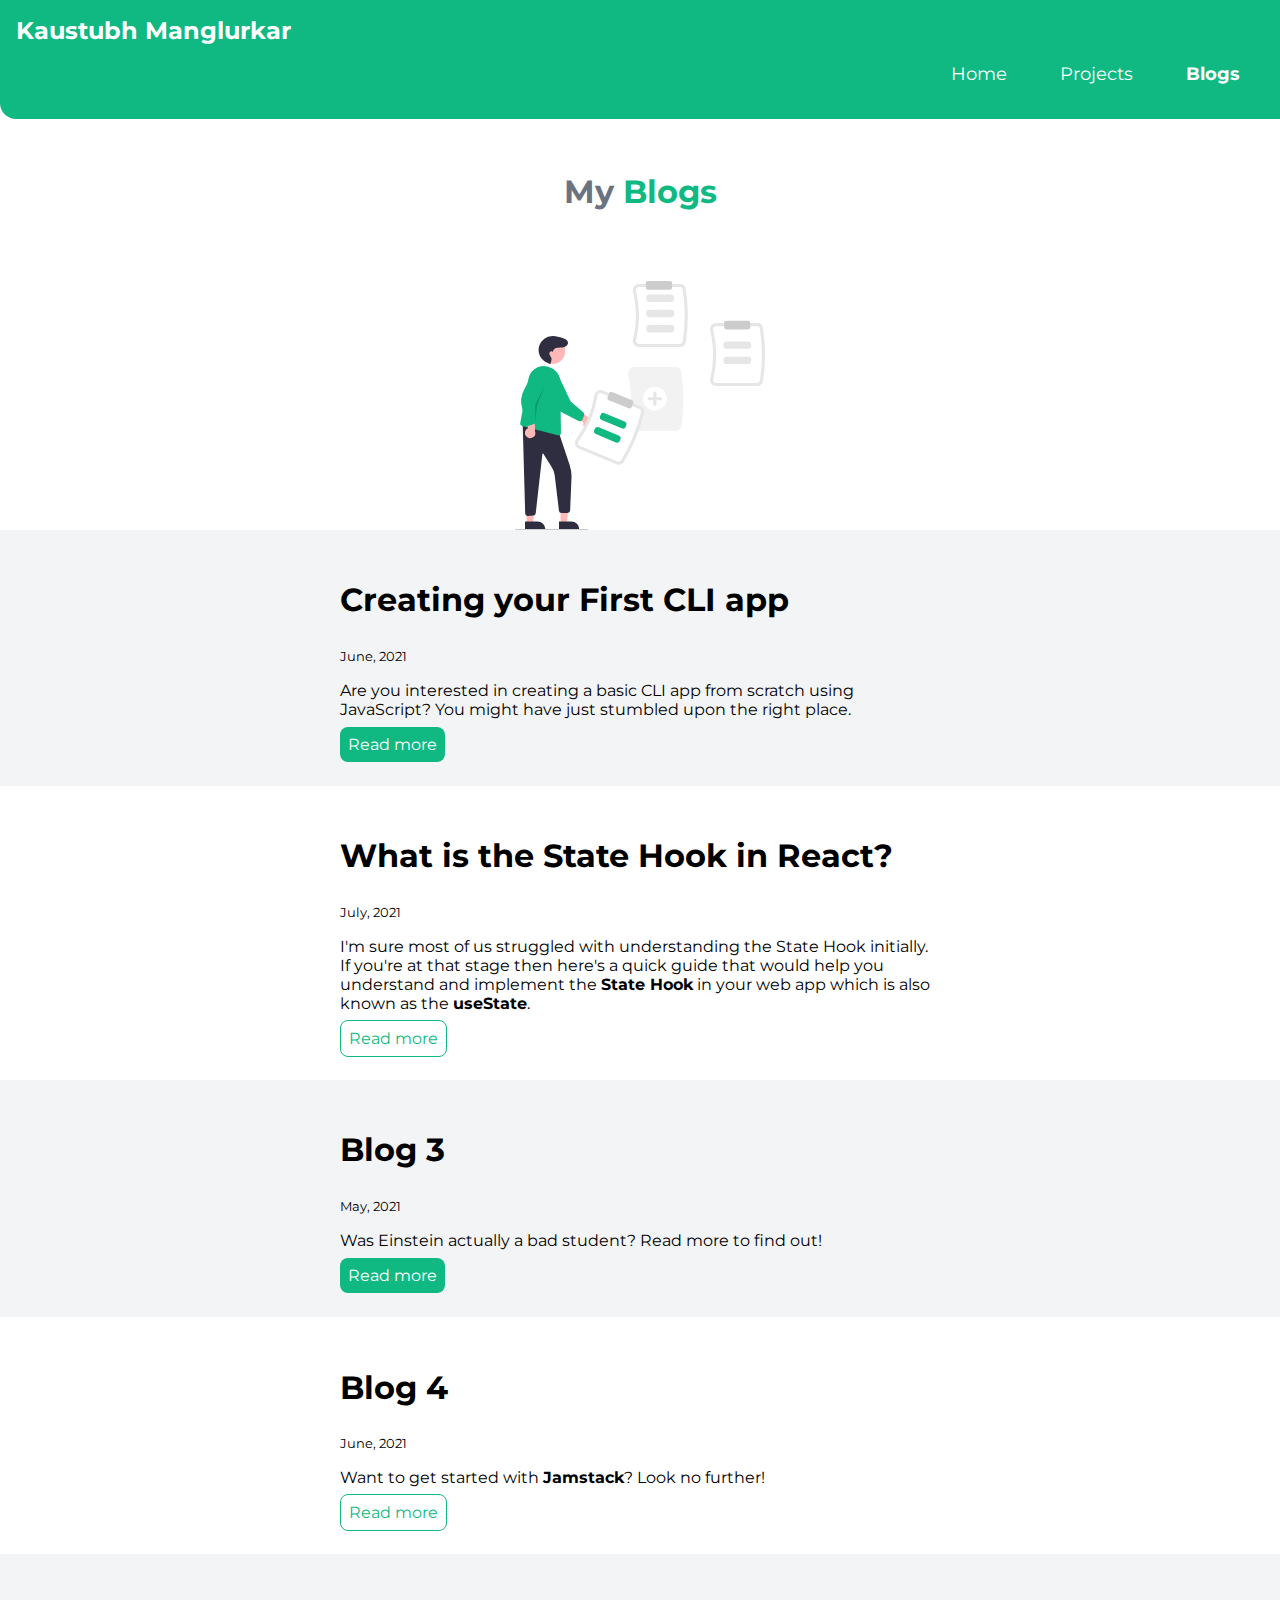
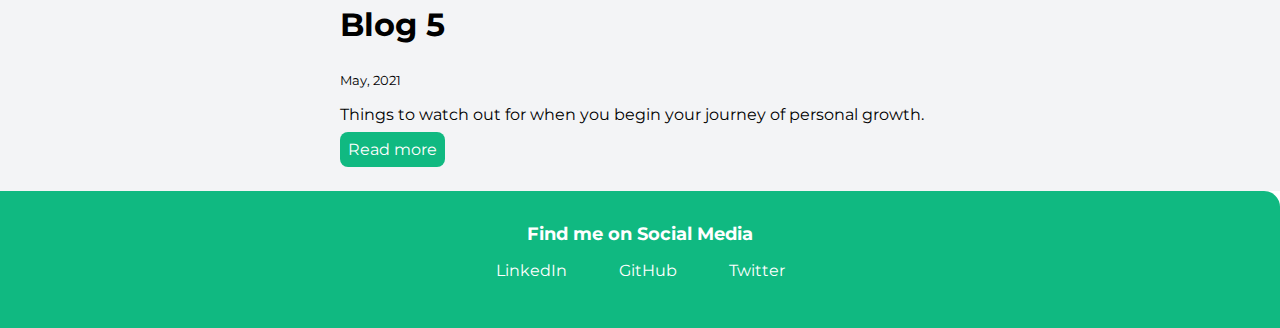
==== blogs.html @ c02d4372 "added blog description" ====
<!DOCTYPE html>
<html lang="en">

<head>
    <meta charset="UTF-8">
    <meta http-equiv="X-UA-Compatible" content="IE=edge">
    <meta name="viewport" content="width=device-width, initial-scale=1.0">
    <title>Blogs</title>
    <link rel="stylesheet" href="styles.css">
</head>

<body>

    <nav class="navigation container">

        <div class="nav-brand">Kaustubh Manglurkar</div>

        <ul class="list-non-bullet nav-pills">

            <li class="list-item-inline"><a class="link" href="/">Home</a></li>
            <li class="list-item-inline"><a class="link" href="projects.html">Projects</a></li>
            <li class="list-item-inline"><a class="link link-active" href="blogs.html">Blogs</a></li>


        </ul>
    </nav>

    <header class="hero">
        <h1 class="blogs-heading"> My <span class="heading-inverted">Blogs</span> </h1>
        <img class="blogs-img" src="images/blogs.svg" alt="">


    </header>

    <section class="section ow">


        <div class="container container-center">

            <h2>Creating your First CLI app</h2>

            <small>June, 2021</small>


            <p>Are you interested in creating a basic CLI app from scratch using JavaScript? You might have just stumbled upon the right place.
            </p>
            <a class="link link-primary"
                href="https://dev.to/kaustubhmanglu1/create-your-first-cli-app-4c1p">Read more</a>
        </div>


    </section>


    <section class="section">


        <div class="container container-center">

            <h2>What is the State Hook in React?</h2>

            <small>July, 2021</small>


            <p>I'm sure most of us struggled with understanding the State Hook initially. If you're at that stage then here's a quick guide that would help you understand and implement the <strong>State Hook</strong> in your web app which is also known as the <strong>useState</strong>.
            </p>
            <a class="link link-secondary"
                href="https://usestate-blog.netlify.app/">Read more</a>
        </div>


    </section>

    <section class="section ow">


        <div class="container container-center">

            <h2>Blog 3</h2>

            <small>May, 2021</small>


            <p>Was Einstein actually a bad student? Read more to find out!
            </p>
            <a class="link link-primary"
                href="https://seanjkernan.medium.com/was-einstein-actually-a-bad-student-4d31a62b270b">Read more</a>
        </div>


    </section>

    <section class="section">


        <div class="container container-center">

            <h2>Blog 4</h2>

            <small>June, 2021</small>


            <p>Want to get started with <strong>Jamstack</strong>? Look no further!
            </p>
            <a class="link link-secondary" href="https://snipcart.com/blog/jamstack">Read more</a>
        </div>


    </section>

    <section class="section ow">


        <div class="container container-center">

            <h2>Blog 5</h2>

            <small>May, 2021</small>


            <p>Things to watch out for when you begin your journey of personal growth.
            </p>
            <a class="link link-primary"
                href="https://medium.com/mind-cafe/the-three-dark-sides-of-self-improvement-edead4ccb8c1">Read more</a>
        </div>


    </section>

    <footer class="footer">

        <div class="footer-header">Find me on Social Media</div>

        <ul class="social-links list-non-bullet">

            <li class="list-item-inline"> <a class="link"
                    href="https://www.linkedin.com/in/kaustubh-manglurkar-871ba0167/">LinkedIn</a></li>
            <li class="list-item-inline"> <a class="link"
                    href="https://github.com/KaustubhM1997?tab=repositories">GitHub</a></li>
            <li class="list-item-inline"> <a class="link" href="https://twitter.com/KaustubhManglu1">Twitter</a></li>
        </ul>
    </footer>


</body>

</html>
---- styles.css ----
@import url('https://fonts.googleapis.com/css2?family=Montserrat:wght@400;600&display=swap');

:root {

    --primary-color: #10B981;
    --dark-gray: #6B7280;
    --off-white: #F3F4F6;
}


body {

    font-family: 'Montserrat', sans-serif;
    margin: 0px;
}

.container {

    padding: 0rem 1rem;
}

.container-center {

    max-width: 600px;
    margin: auto;
    padding-top: 0.5rem;
    padding-bottom: 1rem;
}

.link {

    text-decoration: none;
    padding: 0rem 1rem;
    color: white;
}

.link-primary {

    background-color: var(--primary-color);
    padding: 0.5rem;
    border-radius: 0.5rem;
    color: white;
}

.link-secondary {

    color: var(--primary-color);
    border: 1px solid;
    padding: 0.5rem;
    border-radius: 0.5rem;

}

.link-active {

    font-weight: bold;

}


hr {

    margin: 2rem 0rem;
}

.list-non-bullet {

    list-style: none;
}

.list-item-inline {

    display: inline;
    padding: 0rem 0.5rem;
}

.navigation {

    background-color: var(--primary-color);
    border-bottom-left-radius: 1rem;
    padding: 1rem;
    color: white;
}

.nav-brand {

    font-size: 1.2rem;
    font-weight: bold;
    font-size: x-large;
}

.nav-pills {

    text-align: right;
    font-size: large;
}



/* .hero {

    padding: 2rem;
    text-align: center;

} */

.header-img {

    max-width: 350px;
    margin: auto;
    display: block;
    padding-top: 3rem;

}

.hero-heading {

    text-align: center;
    color: var(--dark-gray);

}

.heading-inverted {

    color: var(--primary-color);
}

section {

    padding: 1rem;
}

section h1 {

    text-align: center;
}

section h2 {

    font-size: 2rem;
}

.ow {

    background-color: var(--off-white);
}

.footer {

    background-color: var(--primary-color);
    border-top-right-radius: 1rem;
    padding: 2rem 1rem;
    text-align: center;
    color: white;
}

.footer ul {

    padding-inline-start: 0px;
}

.footer-header {

    font-size: large;
    font-weight: bold;

}

.projects-img {

    max-width: 300px;
    margin: auto;
    display: block;
    padding-top: 3rem;
    text-align: center;

}

.projects-heading {

    text-align: center;
    color: var(--dark-gray);
    padding-top: 2rem;

}

.blogs-img {

    max-width: 250px;
    margin: auto;
    display: block;
    padding-top: 3rem;
    text-align: center;

}

.blogs-heading {

    text-align: center;
    color: var(--dark-gray);
    padding-top: 2rem;

}
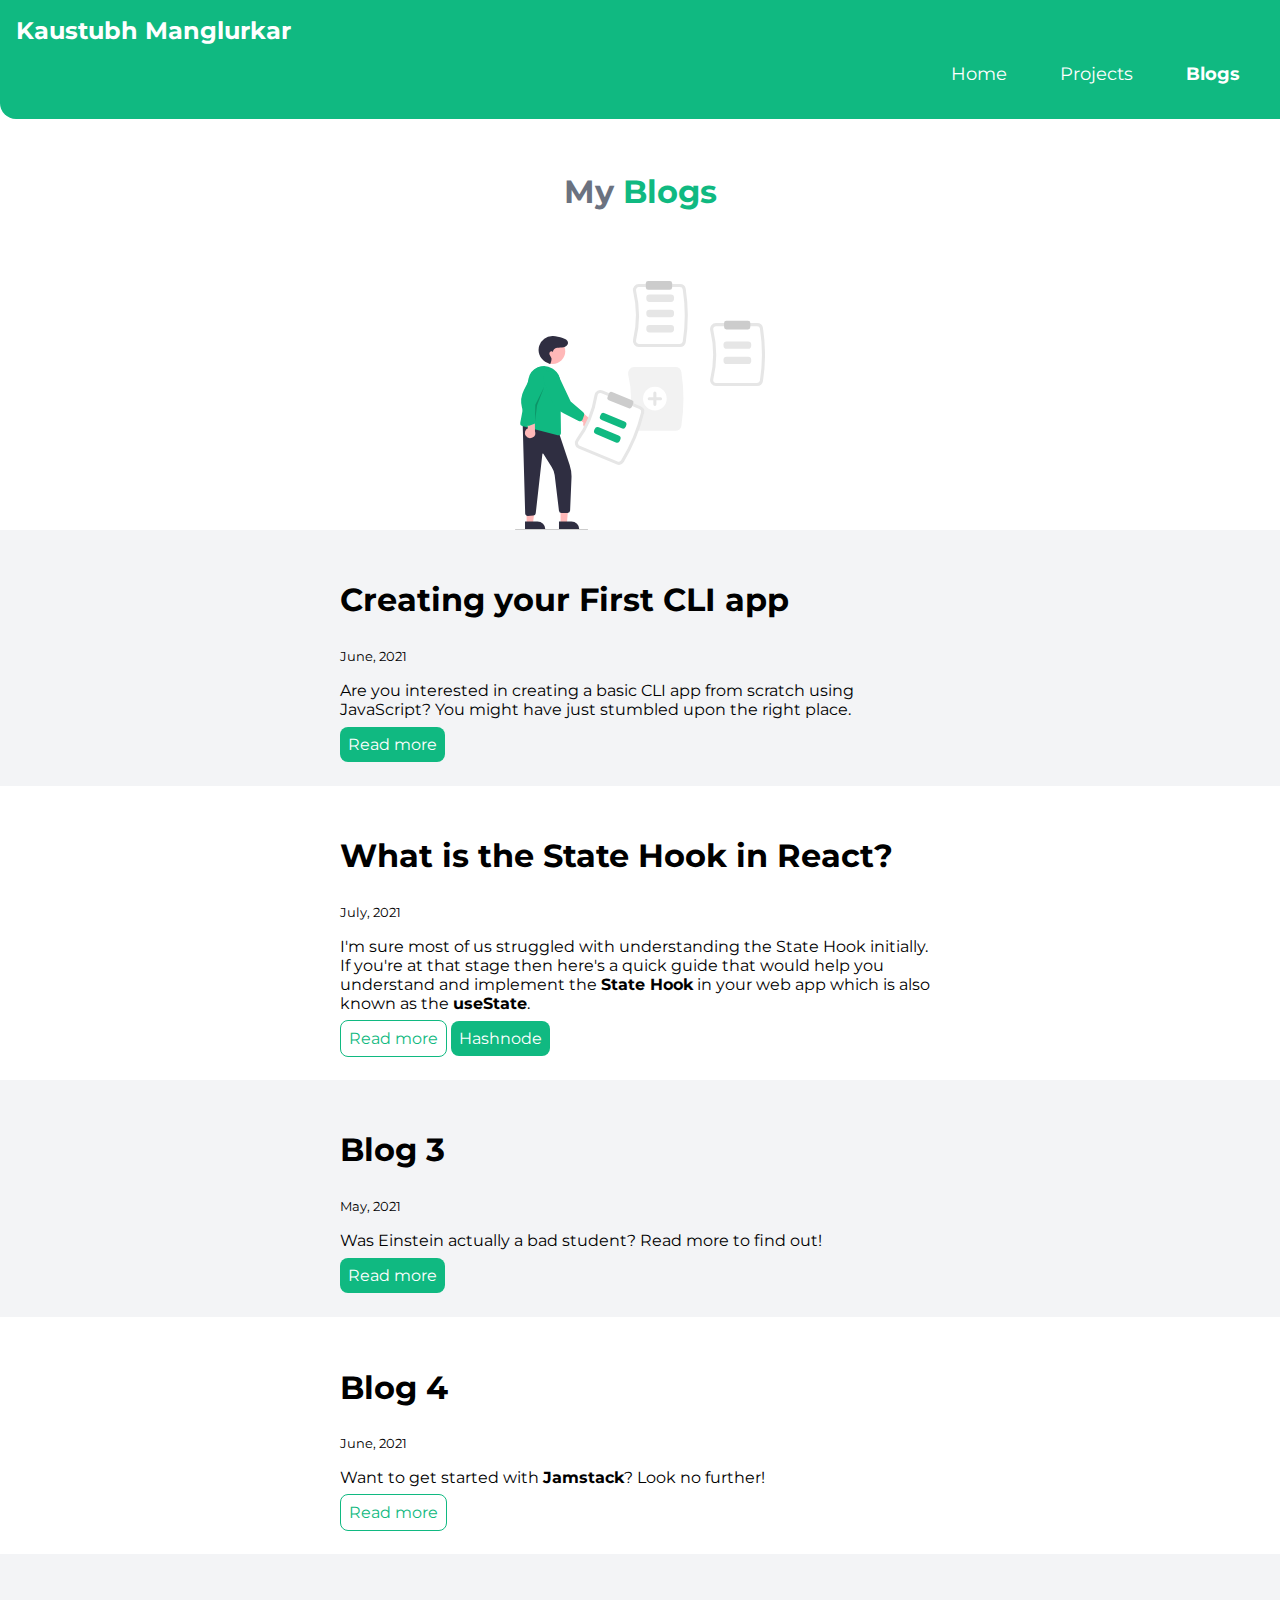
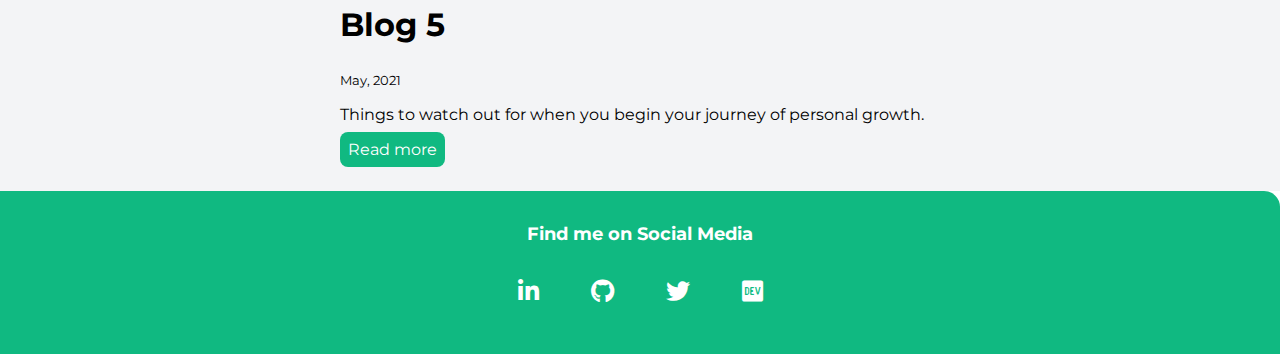
==== commit 54630fdb: "added footer icons" ====
--- a/blogs.html
+++ b/blogs.html
@@ -7,6 +7,7 @@
     <meta name="viewport" content="width=device-width, initial-scale=1.0">
     <title>Blogs</title>
     <link rel="stylesheet" href="styles.css">
+    <link rel="stylesheet" href="https://cdnjs.cloudflare.com/ajax/libs/font-awesome/5.15.3/css/all.min.css">
 </head>
 
 <body>
@@ -44,7 +45,7 @@
 
             <p>Are you interested in creating a basic CLI app from scratch using JavaScript? You might have just stumbled upon the right place.
             </p>
-            <a class="link link-primary"
+            <a target="_blank" class="link link-primary"
                 href="https://dev.to/kaustubhmanglu1/create-your-first-cli-app-4c1p">Read more</a>
         </div>
 
@@ -64,8 +65,9 @@
 
             <p>I'm sure most of us struggled with understanding the State Hook initially. If you're at that stage then here's a quick guide that would help you understand and implement the <strong>State Hook</strong> in your web app which is also known as the <strong>useState</strong>.
             </p>
-            <a class="link link-secondary"
+            <a target="_blank" class="link link-secondary"
                 href="https://usestate-blog.netlify.app/">Read more</a>
+                <a target="_blank" class="link link-primary" href="https://hashnode.com/post/state-hook-react-ckr9296270dj8z6s12z7t7mwm">Hashnode</a>
         </div>
 
 
@@ -83,7 +85,7 @@
 
             <p>Was Einstein actually a bad student? Read more to find out!
             </p>
-            <a class="link link-primary"
+            <a target="_blank" class="link link-primary"
                 href="https://seanjkernan.medium.com/was-einstein-actually-a-bad-student-4d31a62b270b">Read more</a>
         </div>
 
@@ -102,7 +104,7 @@
 
             <p>Want to get started with <strong>Jamstack</strong>? Look no further!
             </p>
-            <a class="link link-secondary" href="https://snipcart.com/blog/jamstack">Read more</a>
+            <a target="_blank" class="link link-secondary" href="https://snipcart.com/blog/jamstack">Read more</a>
         </div>
 
 
@@ -120,7 +122,7 @@
 
             <p>Things to watch out for when you begin your journey of personal growth.
             </p>
-            <a class="link link-primary"
+            <a target="_blank" class="link link-primary"
                 href="https://medium.com/mind-cafe/the-three-dark-sides-of-self-improvement-edead4ccb8c1">Read more</a>
         </div>
 
@@ -133,11 +135,13 @@
 
         <ul class="social-links list-non-bullet">
 
-            <li class="list-item-inline"> <a class="link"
-                    href="https://www.linkedin.com/in/kaustubh-manglurkar-871ba0167/">LinkedIn</a></li>
-            <li class="list-item-inline"> <a class="link"
-                    href="https://github.com/KaustubhM1997?tab=repositories">GitHub</a></li>
-            <li class="list-item-inline"> <a class="link" href="https://twitter.com/KaustubhManglu1">Twitter</a></li>
+            <li class="list-item-inline"> <a target="_blank" class="link footer-symbol" 
+                    href="https://www.linkedin.com/in/kaustubh-manglurkar-871ba0167/"><i class="fab fa-linkedin-in"></i></a></li>
+            <li class="list-item-inline"> <a target="_blank" class="link footer-symbol"
+                    href="https://github.com/KaustubhM1997?tab=repositories"><i class="fab fa-github"></i></a></li>
+            <li class="list-item-inline"> <a target="_blank" class="link footer-symbol" href="https://twitter.com/KaustubhManglu1"><i class="fab fa-twitter"></i></a></li>
+            <li class="list-item-inline"> <a target="_blank" class="link footer-symbol" href="https://dev.to/kaustubhmanglu1/create-your-first-cli-app-4c1p"><i class="fab fa-dev"></i></a></li>
+            
         </ul>
     </footer>
 
--- a/styles.css
+++ b/styles.css
@@ -163,8 +163,15 @@
 
     font-size: large;
     font-weight: bold;
-
-}
+    padding-bottom: 1rem;
+
+}
+
+.footer-symbol {
+
+    font-size: 1.5rem;
+}
+
 
 .projects-img {
 
@@ -174,6 +181,7 @@
     padding-top: 3rem;
     text-align: center;
 
+
 }
 
 .projects-heading {
@@ -200,4 +208,4 @@
     color: var(--dark-gray);
     padding-top: 2rem;
 
-}+}
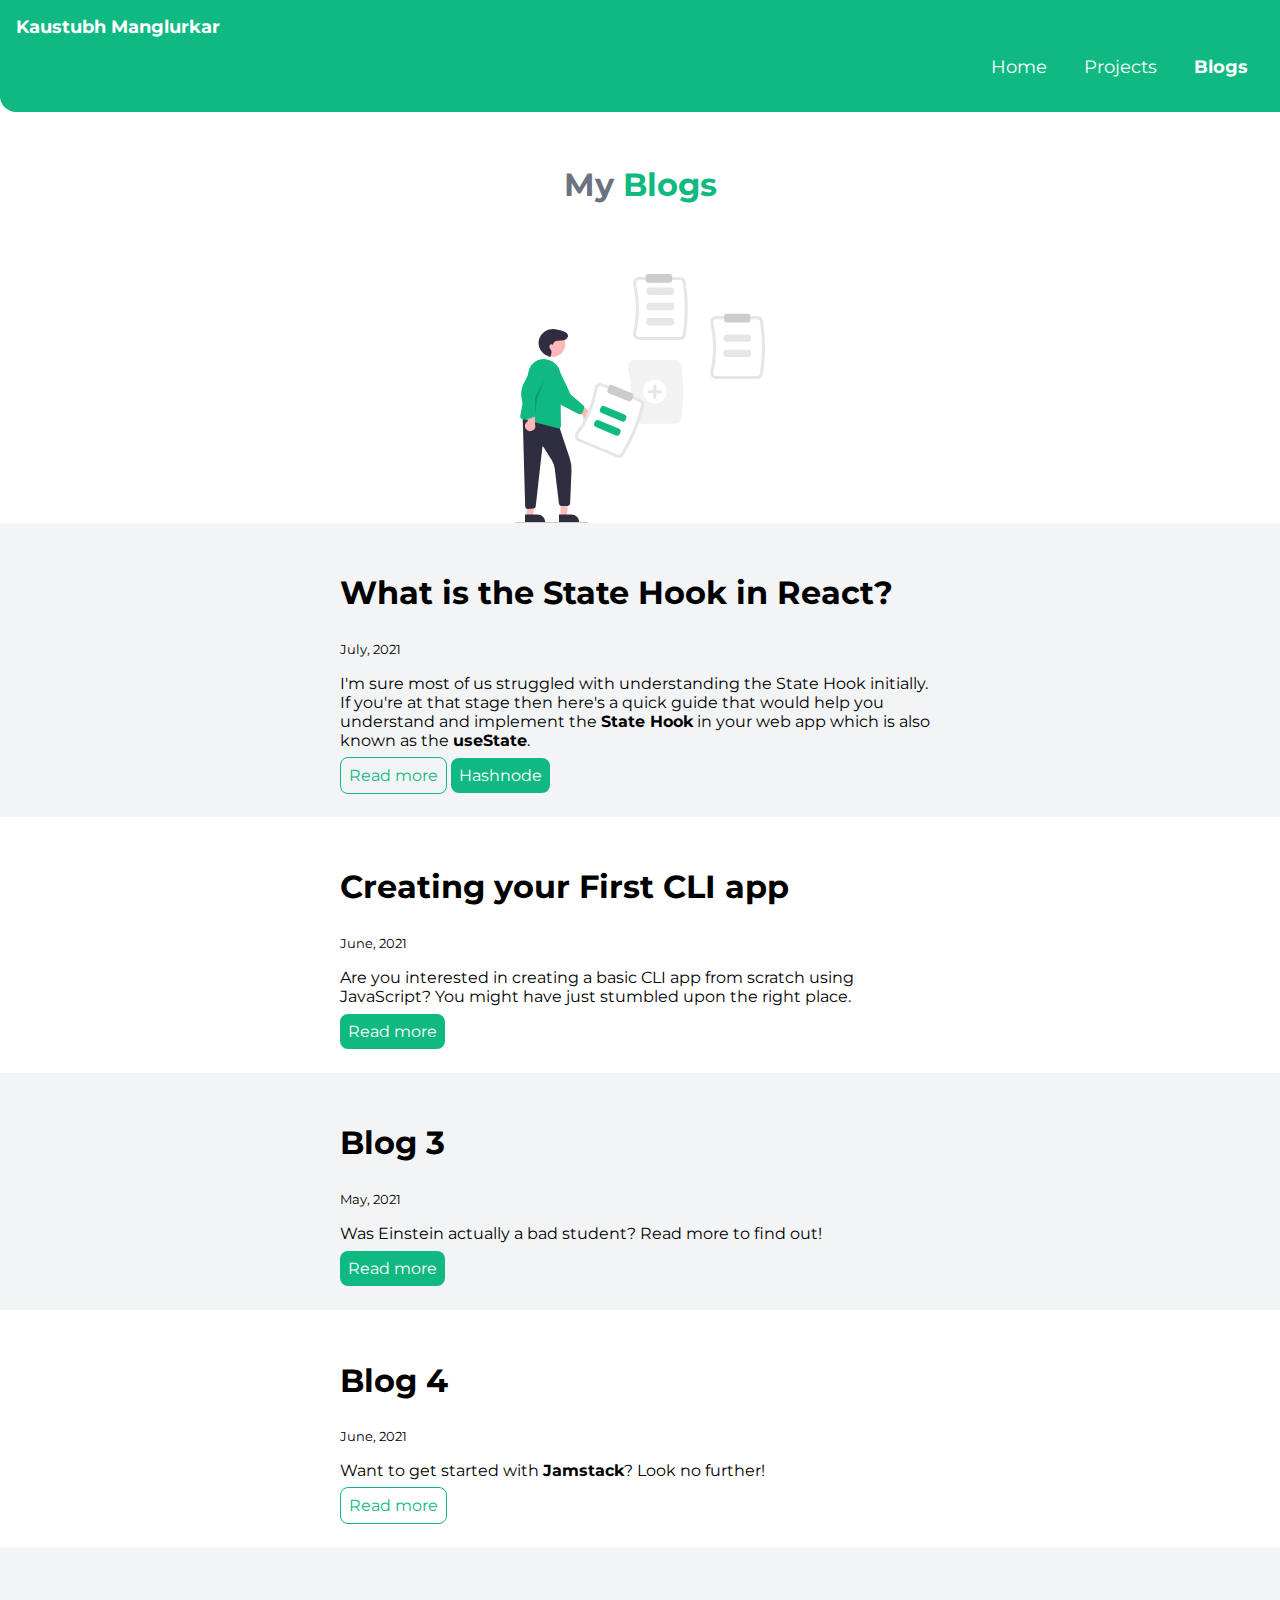
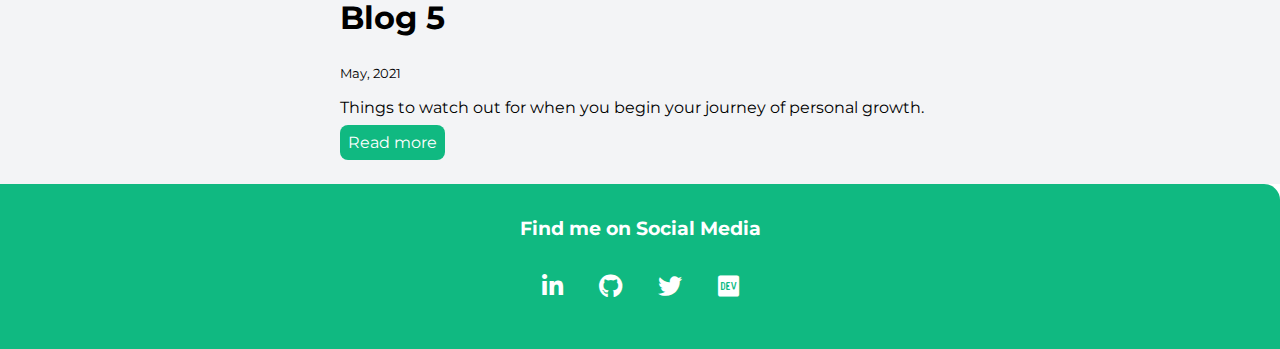
==== commit 6d2537c8: "refactor: changed blogs' order" ====
--- a/blogs.html
+++ b/blogs.html
@@ -5,7 +5,9 @@
     <meta charset="UTF-8">
     <meta http-equiv="X-UA-Compatible" content="IE=edge">
     <meta name="viewport" content="width=device-width, initial-scale=1.0">
-    <title>Blogs</title>
+    <title>Blogs | Kaustubh Manglurkar</title>
+
+    <link rel="shortcut icon" type="image/png"  href="images/favicon2.png">
     <link rel="stylesheet" href="styles.css">
     <link rel="stylesheet" href="https://cdnjs.cloudflare.com/ajax/libs/font-awesome/5.15.3/css/all.min.css">
 </head>
@@ -33,7 +35,29 @@
 
     </header>
 
+
+
     <section class="section ow">
+
+
+        <div class="container container-center">
+
+            <h2>What is the State Hook in React?</h2>
+
+            <small>July, 2021</small>
+
+
+            <p>I'm sure most of us struggled with understanding the State Hook initially. If you're at that stage then here's a quick guide that would help you understand and implement the <strong>State Hook</strong> in your web app which is also known as the <strong>useState</strong>.
+            </p>
+            <a target="_blank" class="link link-secondary"
+                href="https://usestate-blog.netlify.app/">Read more</a>
+                <a target="_blank" class="link link-primary" href="https://hashnode.com/post/state-hook-react-ckr9296270dj8z6s12z7t7mwm">Hashnode</a>
+        </div>
+
+
+    </section>
+
+    <section class="section">
 
 
         <div class="container container-center">
@@ -52,26 +76,6 @@
 
     </section>
 
-
-    <section class="section">
-
-
-        <div class="container container-center">
-
-            <h2>What is the State Hook in React?</h2>
-
-            <small>July, 2021</small>
-
-
-            <p>I'm sure most of us struggled with understanding the State Hook initially. If you're at that stage then here's a quick guide that would help you understand and implement the <strong>State Hook</strong> in your web app which is also known as the <strong>useState</strong>.
-            </p>
-            <a target="_blank" class="link link-secondary"
-                href="https://usestate-blog.netlify.app/">Read more</a>
-                <a target="_blank" class="link link-primary" href="https://hashnode.com/post/state-hook-react-ckr9296270dj8z6s12z7t7mwm">Hashnode</a>
-        </div>
-
-
-    </section>
 
     <section class="section ow">
 
@@ -138,7 +142,7 @@
             <li class="list-item-inline"> <a target="_blank" class="link footer-symbol" 
                     href="https://www.linkedin.com/in/kaustubh-manglurkar-871ba0167/"><i class="fab fa-linkedin-in"></i></a></li>
             <li class="list-item-inline"> <a target="_blank" class="link footer-symbol"
-                    href="https://github.com/KaustubhM1997?tab=repositories"><i class="fab fa-github"></i></a></li>
+                    href="https://github.com/KaustubhM1997"><i class="fab fa-github"></i></a></li>
             <li class="list-item-inline"> <a target="_blank" class="link footer-symbol" href="https://twitter.com/KaustubhManglu1"><i class="fab fa-twitter"></i></a></li>
             <li class="list-item-inline"> <a target="_blank" class="link footer-symbol" href="https://dev.to/kaustubhmanglu1/create-your-first-cli-app-4c1p"><i class="fab fa-dev"></i></a></li>
             
--- a/styles.css
+++ b/styles.css
@@ -5,6 +5,7 @@
     --primary-color: #10B981;
     --dark-gray: #6B7280;
     --off-white: #F3F4F6;
+    --background-color: #065F46;
 }
 
 
@@ -34,12 +35,22 @@
     color: white;
 }
 
+/* .link:hover{
+    font-weight: bold;
+} */
+
 .link-primary {
 
     background-color: var(--primary-color);
     padding: 0.5rem;
     border-radius: 0.5rem;
     color: white;
+
+}
+
+.link-primary:hover {
+
+    background-color: var(--background-color);
 }
 
 .link-secondary {
@@ -51,17 +62,28 @@
 
 }
 
-.link-active {
-
-    font-weight: bold;
-
-}
-
-
-hr {
+.link-secondary:hover {
+    background-color: var(--primary-color);
+    color: white;
+}
+
+.navigation .link-active {
+
+    font-weight: bold;
+
+}
+
+
+.second-app {
+
+    display: block;
+    margin-top: 2rem;
+}
+
+/* hr {
 
     margin: 2rem 0rem;
-}
+} */
 
 .list-non-bullet {
 
@@ -71,7 +93,7 @@
 .list-item-inline {
 
     display: inline;
-    padding: 0rem 0.5rem;
+    /* padding: 0rem 0.5rem; */
 }
 
 .navigation {
@@ -82,14 +104,14 @@
     color: white;
 }
 
-.nav-brand {
-
-    font-size: 1.2rem;
-    font-weight: bold;
-    font-size: x-large;
-}
-
-.nav-pills {
+.navigation .nav-brand {
+
+    /* font-size: 1rem; */
+    font-weight: bold;
+    font-size: large;
+}
+
+.navigation .nav-pills {
 
     text-align: right;
     font-size: large;
@@ -161,7 +183,7 @@
 
 .footer-header {
 
-    font-size: large;
+    font-size: 1.2rem;
     font-weight: bold;
     padding-bottom: 1rem;
 
@@ -208,4 +230,4 @@
     color: var(--dark-gray);
     padding-top: 2rem;
 
-}
+}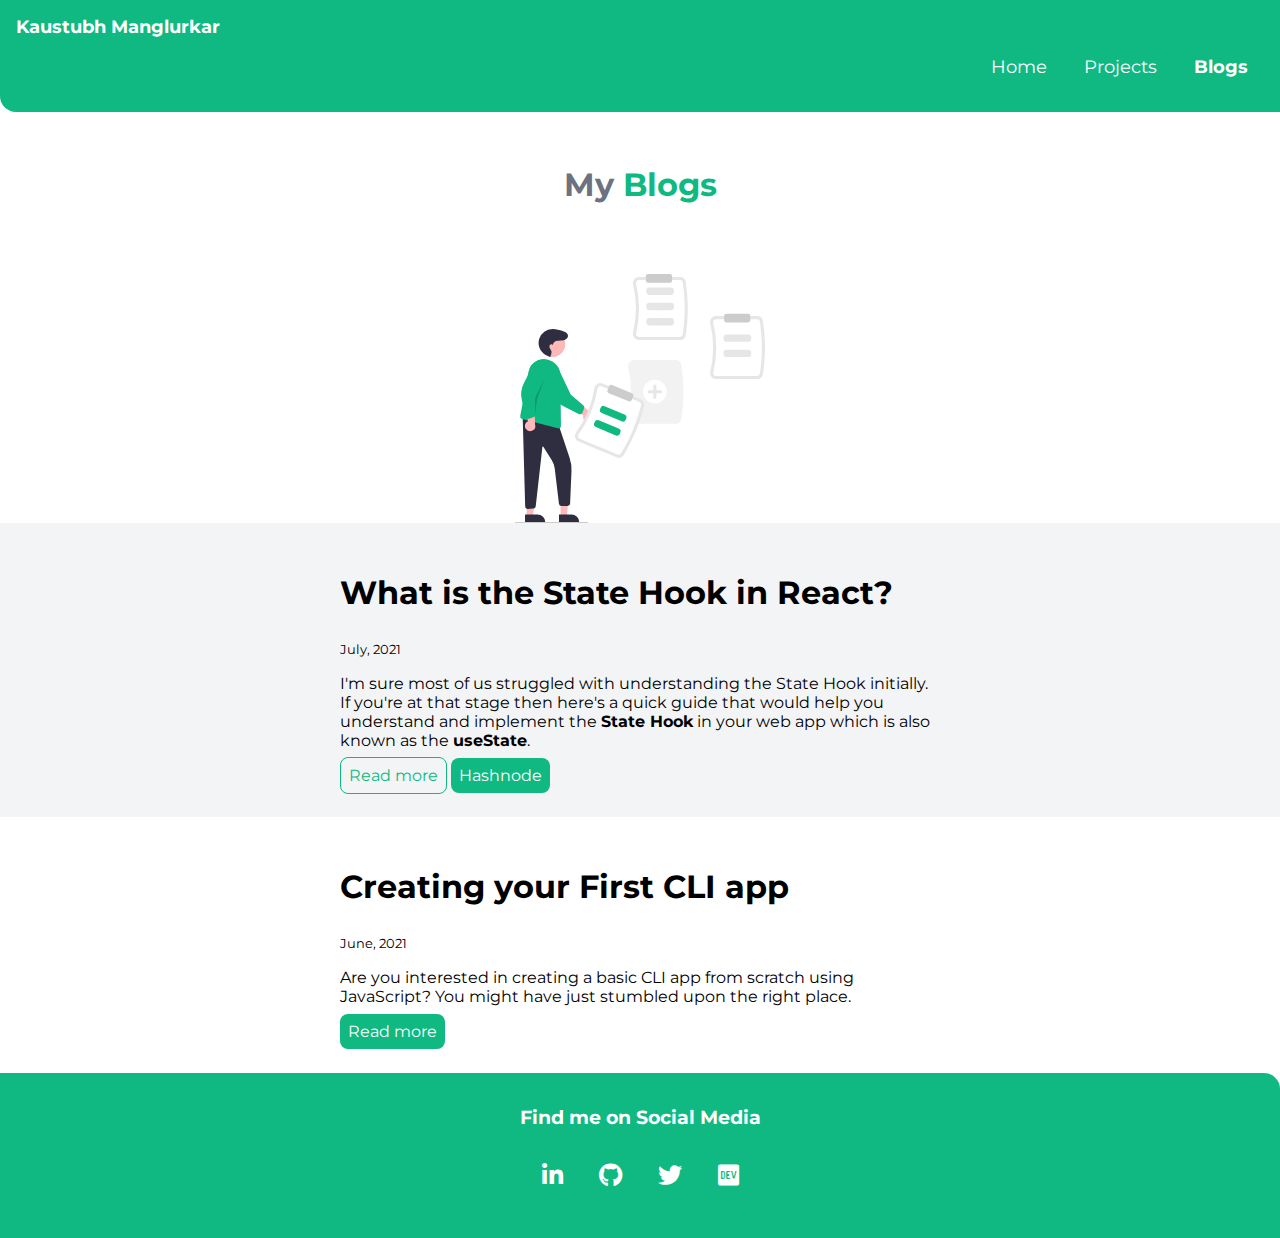
==== commit c7cb8203: "refactor: removed dummy blogs" ====
--- a/blogs.html
+++ b/blogs.html
@@ -77,7 +77,7 @@
     </section>
 
 
-    <section class="section ow">
+    <!-- <section class="section ow">
 
 
         <div class="container container-center">
@@ -131,7 +131,7 @@
         </div>
 
 
-    </section>
+    </section> -->
 
     <footer class="footer">
 
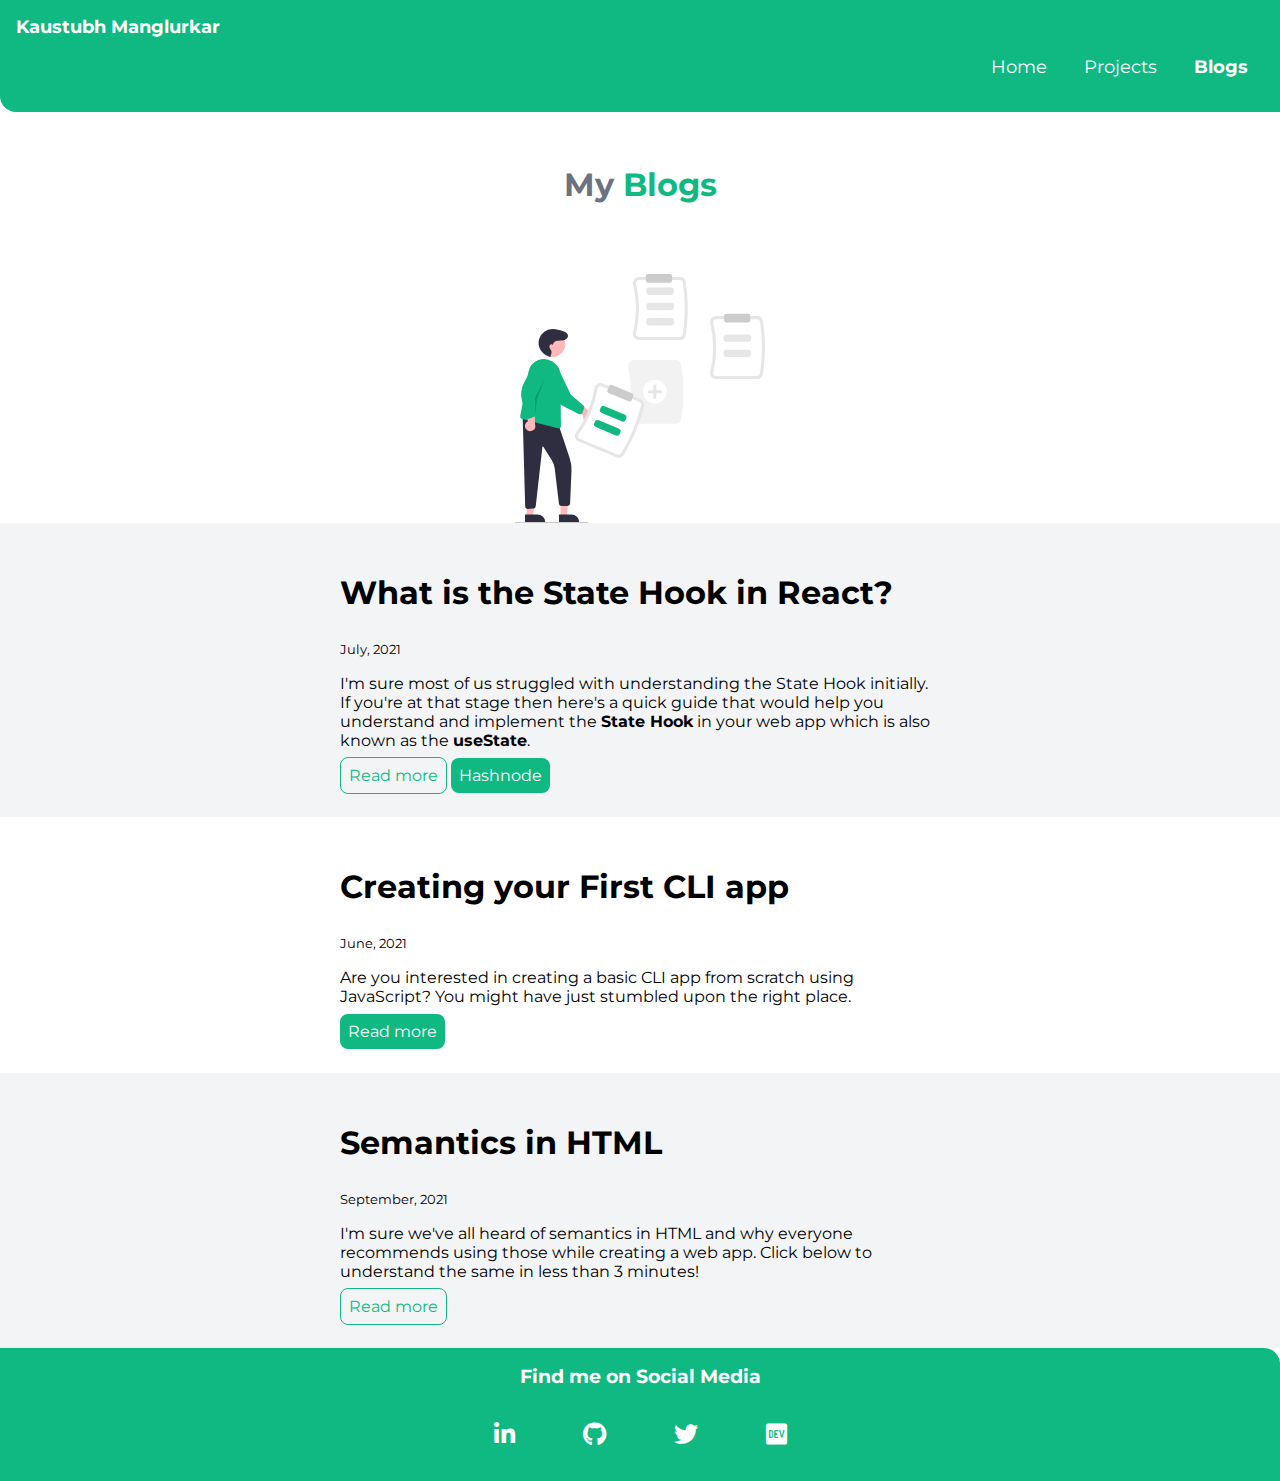
==== commit 1cc4d9d0: "feat: extra blog added" ====
--- a/blogs.html
+++ b/blogs.html
@@ -77,6 +77,25 @@
     </section>
 
 
+    <section class="section ow">
+
+
+        <div class="container container-center">
+
+            <h2>Semantics in HTML</h2>
+
+            <small>September, 2021</small>
+
+            <p> I'm sure we've all heard of semantics in HTML and why everyone recommends using those while creating a web app. Click below to understand the same in less than 3 minutes!
+            </p>
+            <a target="_blank" class="link link-secondary"
+                href="https://hashnode.com/post/what-are-semantics-in-html-ckt5fnrt300ih7us17ifc8gx4">Read more</a>
+        </div>
+
+
+    </section>
+
+
     <!-- <section class="section ow">
 
 
@@ -144,7 +163,7 @@
             <li class="list-item-inline"> <a target="_blank" class="link footer-symbol"
                     href="https://github.com/KaustubhM1997"><i class="fab fa-github"></i></a></li>
             <li class="list-item-inline"> <a target="_blank" class="link footer-symbol" href="https://twitter.com/KaustubhManglu1"><i class="fab fa-twitter"></i></a></li>
-            <li class="list-item-inline"> <a target="_blank" class="link footer-symbol" href="https://dev.to/kaustubhmanglu1/create-your-first-cli-app-4c1p"><i class="fab fa-dev"></i></a></li>
+            <li class="list-item-inline"> <a target="_blank" class="link footer-symbol" href="https://dev.to/kaustubhmanglu1"><i class="fab fa-dev"></i></a></li>
             
         </ul>
     </footer>
--- a/styles.css
+++ b/styles.css
@@ -171,7 +171,7 @@
 
     background-color: var(--primary-color);
     border-top-right-radius: 1rem;
-    padding: 2rem 1rem;
+    padding: 1rem;
     text-align: center;
     color: white;
 }
@@ -192,6 +192,7 @@
 .footer-symbol {
 
     font-size: 1.5rem;
+    margin: 0rem 1rem;
 }
 
 
